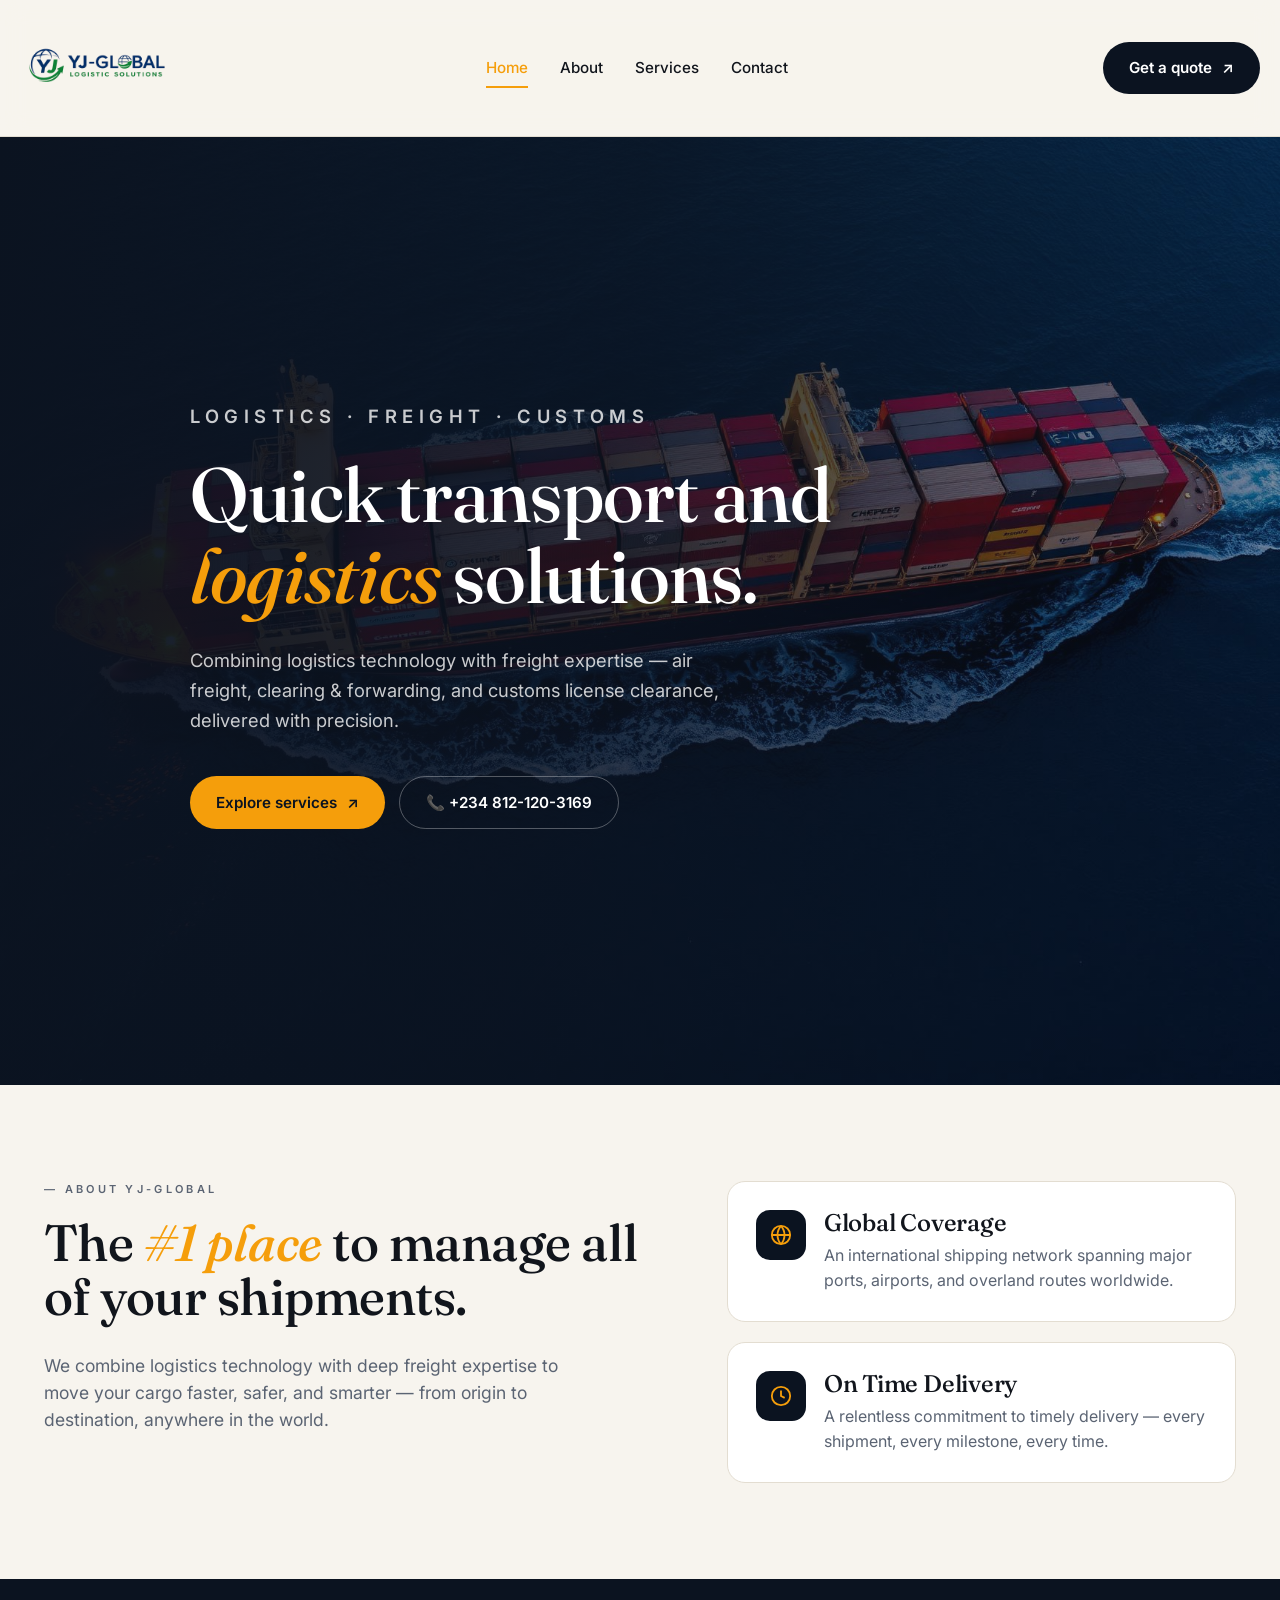
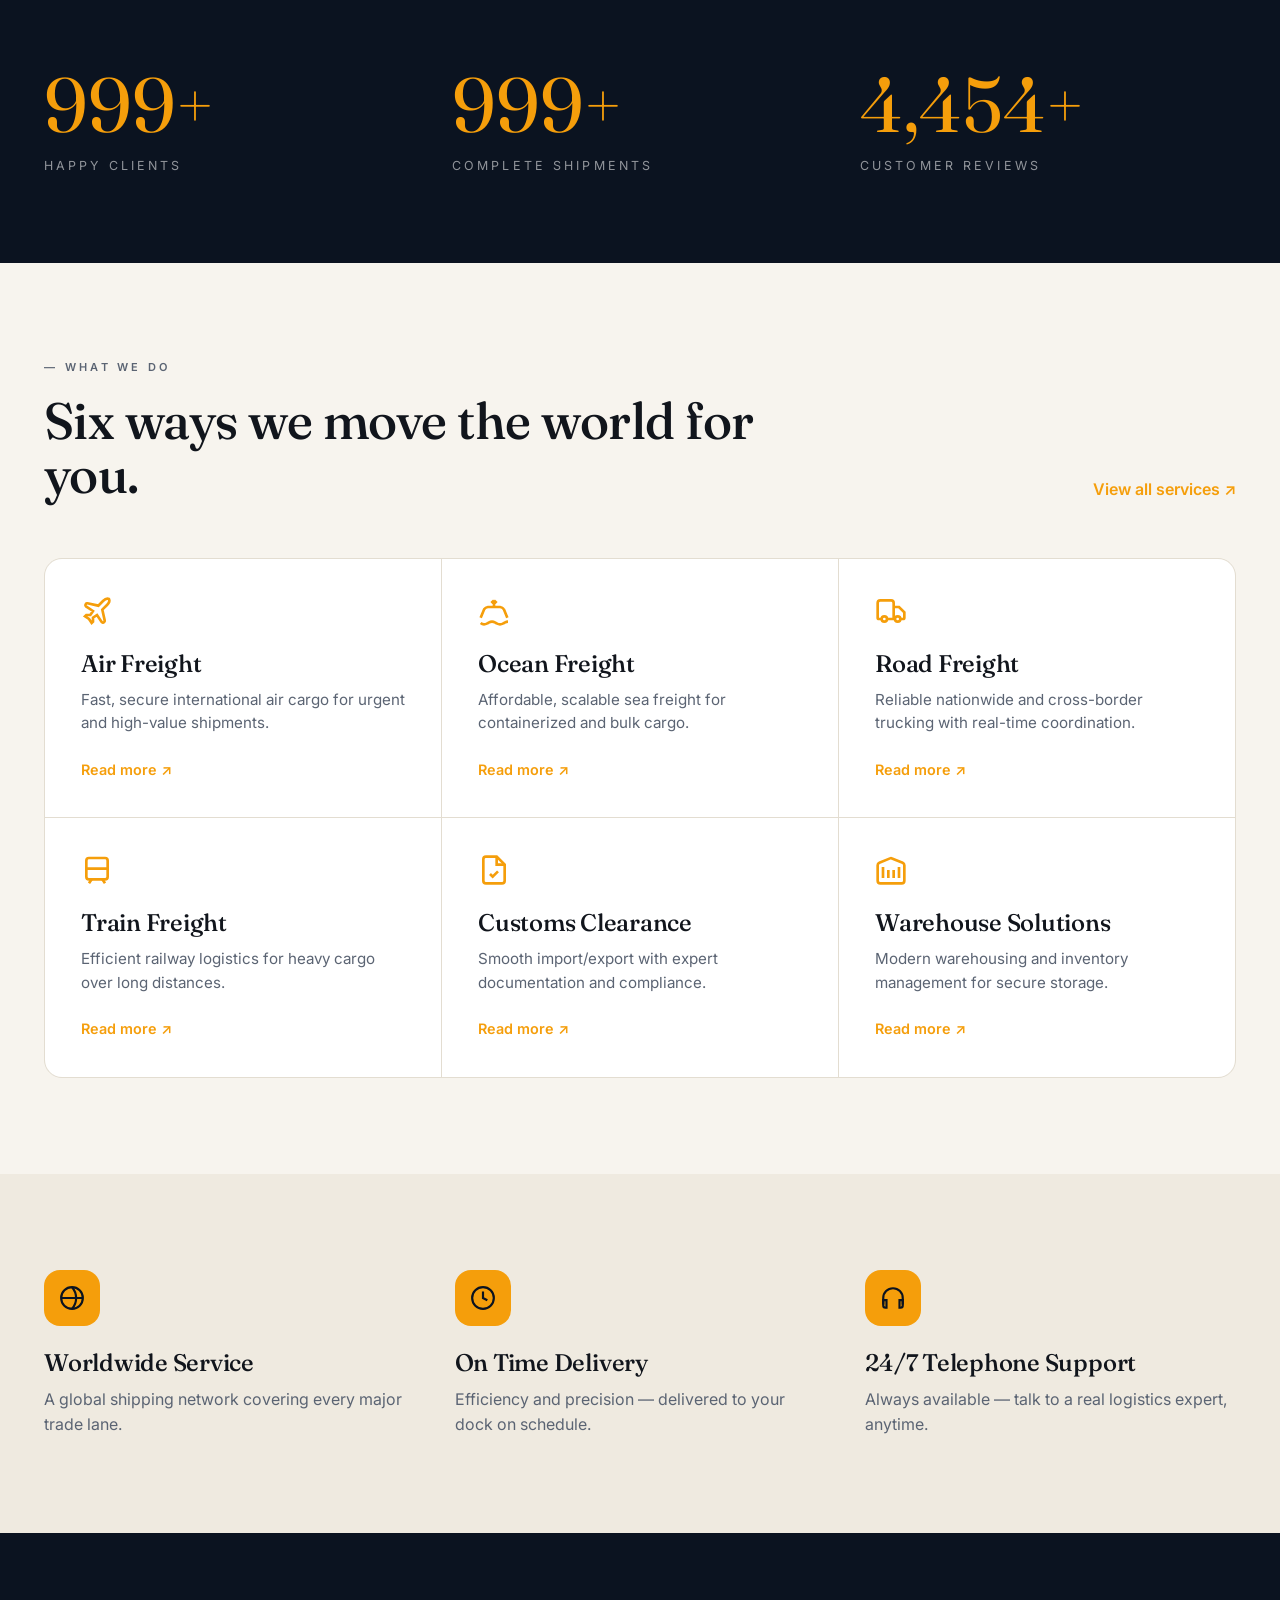
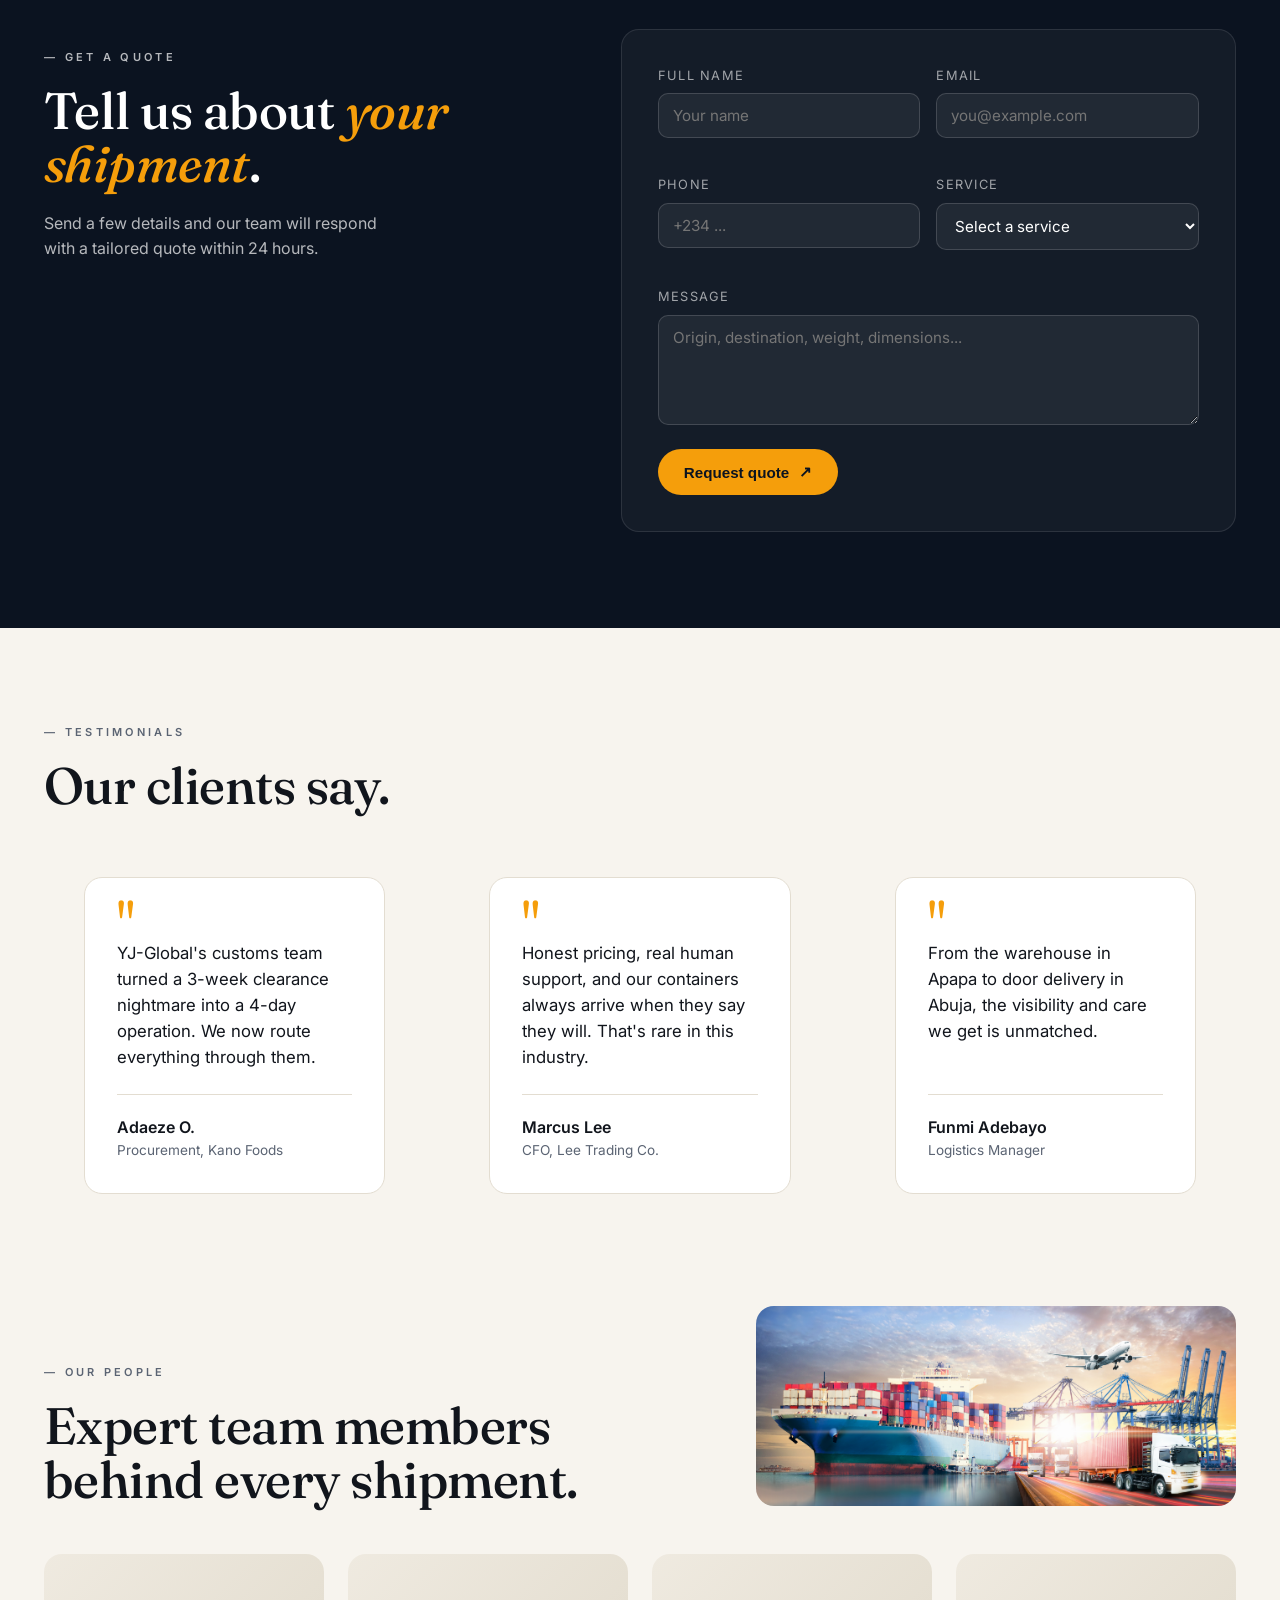
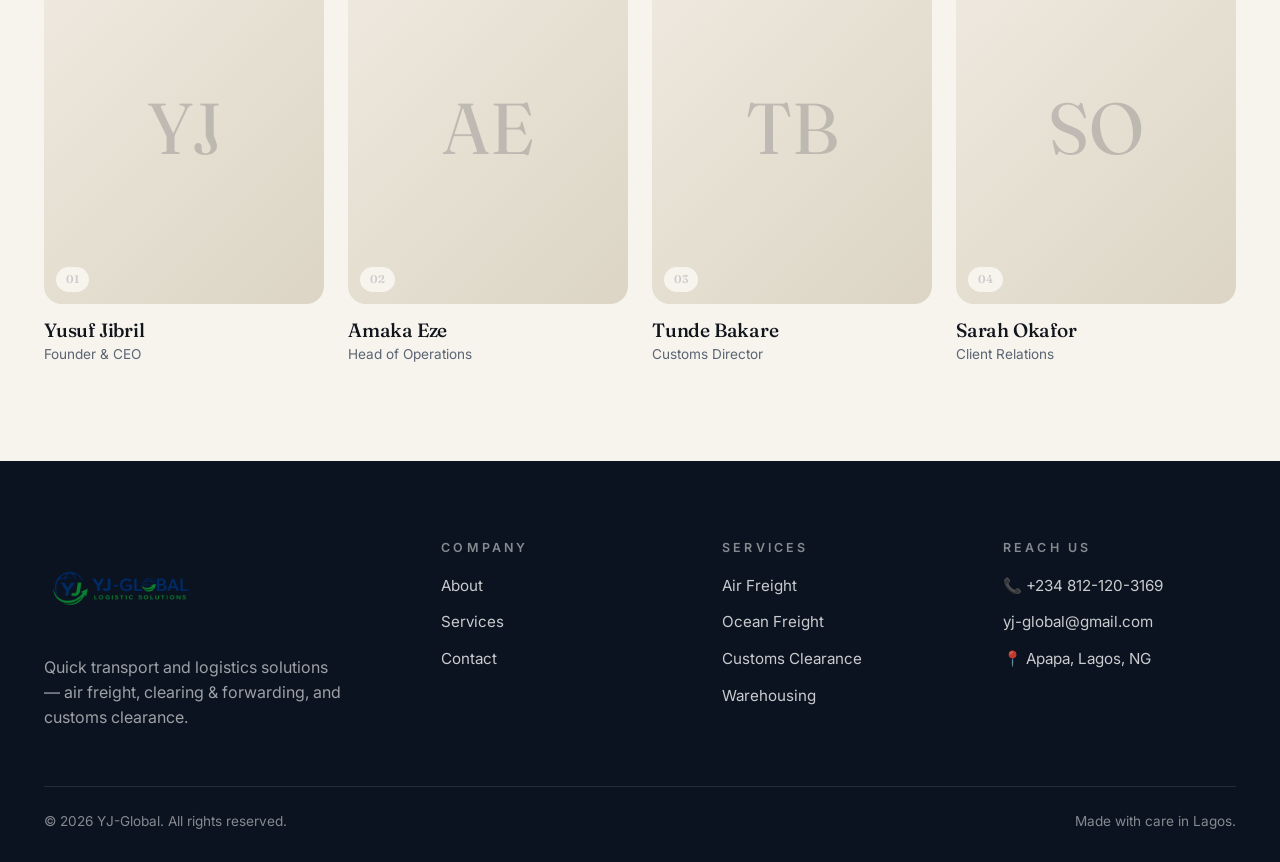
==== index.html @ ef26eccd "Add files via upload" ====
<!DOCTYPE html>
<html lang="en">
<head>
<meta charset="UTF-8" />
<meta name="viewport" content="width=device-width, initial-scale=1.0" />
<title>YJ-Global — Quick Transport & Logistics Solutions</title>
<meta name="description" content="Air freight, clearing & forwarding, and customs license clearance across Nigeria and worldwide." />
<link rel="preconnect" href="https://fonts.googleapis.com">
<link rel="preconnect" href="https://fonts.gstatic.com" crossorigin>
<link rel="stylesheet" href="https://fonts.googleapis.com/css2?family=Fraunces:ital,wght@0,400;0,500;0,600;1,400;1,500&family=Inter:wght@400;500;600;700&display=swap">
<link rel="stylesheet" href="css/styles.css" />
</head>
<body>
<header class="site-header">
  <div class="container nav">
<img src="images/logo.png"style="width: 150px;" alt="YJ_Global" />
    <nav class="nav-links" id="nav">
      <a href="index.html">Home</a>
      <a href="about.html">About</a>
      <a href="services.html">Services</a>
      <a href="contact.html">Contact</a>
    </nav>
    <div class="nav-cta">
      <a href="contact.html" class="btn btn-dark">Get a quote <span class="arrow">↗</span></a>
      <button class="nav-toggle" aria-label="Menu" aria-controls="nav"><span></span><span></span><span></span></button>
    </div>
  </div>
</header>

<section class="hero">
  <img class="hero-bg" src="images/hero-cargo.jpg" alt="Cargo ship at sea" />
  <div class="container hero-inner">
    <p class="eyebrow">Logistics · Freight · Customs</p>
    <h1>Quick transport and <em>logistics</em> solutions.</h1>
    <p>Combining logistics technology with freight expertise — air freight, clearing &amp; forwarding, and customs license clearance, delivered with precision.</p>
    <div class="hero-actions">
      <a href="services.html" class="btn btn-primary">Explore services <span class="arrow">↗</span></a>
      <a href="tel:+2348121203169" class="btn btn-ghost">📞 +234 812-120-3169</a>
    </div>
  </div>
</section>

<section>
  <div class="container intro-grid reveal">
    <div>
      <p class="eyebrow" style="color:var(--muted)">— About YJ-Global</p>
      <h2 style="margin-top:18px">The <em>#1 place</em> to manage all of your shipments.</h2>
      <p style="margin-top:28px;color:var(--muted);font-size:1.1rem;max-width:520px">
        We combine logistics technology with deep freight expertise to move your cargo faster, safer, and smarter — from origin to destination, anywhere in the world.
      </p>
    </div>
    <div>
      <div class="feature-card">
        <div class="feature-icon"><svg viewBox="0 0 24 24" fill="none" stroke="currentColor" stroke-width="2"><circle cx="12" cy="12" r="10"/><path d="M2 12h20M12 2a15 15 0 010 20M12 2a15 15 0 000 20"/></svg></div>
        <div><h3>Global Coverage</h3><p style="color:var(--muted);margin-top:8px">An international shipping network spanning major ports, airports, and overland routes worldwide.</p></div>
      </div>
      <div class="feature-card">
        <div class="feature-icon"><svg viewBox="0 0 24 24" fill="none" stroke="currentColor" stroke-width="2"><circle cx="12" cy="12" r="10"/><path d="M12 6v6l4 2"/></svg></div>
        <div><h3>On Time Delivery</h3><p style="color:var(--muted);margin-top:8px">A relentless commitment to timely delivery — every shipment, every milestone, every time.</p></div>
      </div>
    </div>
  </div>
</section>

<section class="stats">
  <div class="container stats-grid">
    <div><div class="stat-num" data-counter="1000">0+</div><div class="stat-label">Happy Clients</div></div>
    <div><div class="stat-num" data-counter="1000">0+</div><div class="stat-label">Complete Shipments</div></div>
    <div><div class="stat-num" data-counter="4455">0+</div><div class="stat-label">Customer Reviews</div></div>
  </div>
</section>

<section>
  <div class="container">
    <div class="section-head reveal">
      <div>
        <p class="eyebrow" style="color:var(--muted)">— What we do</p>
        <h2 style="margin-top:18px">Six ways we move the world for you.</h2>
      </div>
      <a href="services.html" style="font-weight:600;color:var(--primary)">View all services ↗</a>
    </div>
    <div class="services-grid reveal">
      <div class="svc-card"><svg viewBox="0 0 24 24" fill="none" stroke="currentColor" stroke-width="2"><path d="M17.8 19.2L16 11l3.5-3.5C21 6 21.5 4 21 3c-1-.5-3 0-4.5 1.5L13 8 4.8 6.2c-.5-.1-.9.1-1.1.5l-.3.5c-.2.5-.1 1 .3 1.3L9 12l-2 3H4l-1 1 3 2 2 3 1-1v-3l3-2 3.5 5.3c.3.4.8.5 1.3.3l.5-.2c.4-.3.6-.7.5-1.2z"/></svg><h3>Air Freight</h3><p>Fast, secure international air cargo for urgent and high-value shipments.</p><a href="services.html" class="read">Read more ↗</a></div>
      <div class="svc-card"><svg viewBox="0 0 24 24" fill="none" stroke="currentColor" stroke-width="2"><path d="M2 21c.6.5 1.2 1 2.5 1s2-.5 3-1 1.7-1 3-1 2 .5 3 1 1.7 1 3 1 2-.5 3-1 1.7-1 3-1M19.4 10.7a4 4 0 0 0-2.8-1.7H7.4a4 4 0 0 0-2.8 1.7L2 17m20 0l-2.6-6.3M12 10V4M12 4l-2 2M12 4l2 2"/></svg><h3>Ocean Freight</h3><p>Affordable, scalable sea freight for containerized and bulk cargo.</p><a href="services.html" class="read">Read more ↗</a></div>
      <div class="svc-card"><svg viewBox="0 0 24 24" fill="none" stroke="currentColor" stroke-width="2"><path d="M14 18V6a2 2 0 0 0-2-2H4a2 2 0 0 0-2 2v11a1 1 0 0 0 1 1h2"/><path d="M15 18H9M14 9h4l4 4v4a1 1 0 0 1-1 1h-2"/><circle cx="7" cy="18" r="2"/><circle cx="17" cy="18" r="2"/></svg><h3>Road Freight</h3><p>Reliable nationwide and cross-border trucking with real-time coordination.</p><a href="services.html" class="read">Read more ↗</a></div>
      <div class="svc-card"><svg viewBox="0 0 24 24" fill="none" stroke="currentColor" stroke-width="2"><rect x="4" y="3" width="16" height="16" rx="2"/><path d="M4 11h16M8 15h.01M16 15h.01M8 19l-2 3M16 19l2 3"/></svg><h3>Train Freight</h3><p>Efficient railway logistics for heavy cargo over long distances.</p><a href="services.html" class="read">Read more ↗</a></div>
      <div class="svc-card"><svg viewBox="0 0 24 24" fill="none" stroke="currentColor" stroke-width="2"><path d="M14 2H6a2 2 0 0 0-2 2v16a2 2 0 0 0 2 2h12a2 2 0 0 0 2-2V8z"/><polyline points="14 2 14 8 20 8"/><polyline points="9 15 11 17 15 13"/></svg><h3>Customs Clearance</h3><p>Smooth import/export with expert documentation and compliance.</p><a href="services.html" class="read">Read more ↗</a></div>
      <div class="svc-card"><svg viewBox="0 0 24 24" fill="none" stroke="currentColor" stroke-width="2"><path d="M22 8.35V20a2 2 0 0 1-2 2H4a2 2 0 0 1-2-2V8.35a2 2 0 0 1 1.26-1.86l8-3.2a2 2 0 0 1 1.48 0l8 3.2A2 2 0 0 1 22 8.35z"/><path d="M6 18V9.66M10 18v-6M14 18v-6M18 18V9.66"/></svg><h3>Warehouse Solutions</h3><p>Modern warehousing and inventory management for secure storage.</p><a href="services.html" class="read">Read more ↗</a></div>
    </div>
  </div>
</section>

<section class="features-band">
  <div class="container features-band-grid reveal">
    <div class="fb-item"><div class="fb-icon"><svg viewBox="0 0 24 24" fill="none" stroke="currentColor" stroke-width="2"><circle cx="12" cy="12" r="10"/><path d="M2 12h20M12 2a15 15 0 010 20"/></svg></div><h3>Worldwide Service</h3><p>A global shipping network covering every major trade lane.</p></div>
    <div class="fb-item"><div class="fb-icon"><svg viewBox="0 0 24 24" fill="none" stroke="currentColor" stroke-width="2"><circle cx="12" cy="12" r="10"/><path d="M12 6v6l4 2"/></svg></div><h3>On Time Delivery</h3><p>Efficiency and precision — delivered to your dock on schedule.</p></div>
    <div class="fb-item"><div class="fb-icon"><svg viewBox="0 0 24 24" fill="none" stroke="currentColor" stroke-width="2"><path d="M3 18v-6a9 9 0 0118 0v6"/><path d="M21 19a2 2 0 01-2 2h-1v-7h3v5zM3 19a2 2 0 002 2h1v-7H3v5z"/></svg></div><h3>24/7 Telephone Support</h3><p>Always available — talk to a real logistics expert, anytime.</p></div>
  </div>
</section>

<!--#include quote-->
<section class="quote" id="quote">
  <div class="container quote-grid">
    <div class="quote-side">
      <p class="eyebrow">— Get a quote</p>
      <h2 style="margin-top:18px">Tell us about <em>your shipment</em>.</h2>
      <p>Send a few details and our team will respond with a tailored quote within 24 hours.</p>
    </div>
    <form class="quote-form" novalidate>
      <div class="form-row">
        <div class="field"><label>Full name</label><input type="text" name="name" placeholder="Your name" /><div class="form-error" data-error="name"></div></div>
        <div class="field"><label>Email</label><input type="email" name="email" placeholder="you@example.com" /><div class="form-error" data-error="email"></div></div>
      </div>
      <div class="form-row">
        <div class="field"><label>Phone</label><input type="tel" name="phone" placeholder="+234 ..." /><div class="form-error" data-error="phone"></div></div>
        <div class="field"><label>Service</label>
          <select name="service">
            <option value="">Select a service</option>
            <option>Air Freight</option><option>Ocean Freight</option><option>Road Freight</option>
            <option>Train Freight</option><option>Customs Clearance</option><option>Warehouse Solutions</option>
          </select>
          <div class="form-error" data-error="service"></div>
        </div>
      </div>
      <div class="field"><label>Message</label><textarea name="message" placeholder="Origin, destination, weight, dimensions..."></textarea></div>
      <button type="submit" class="btn btn-primary">Request quote <span class="arrow">↗</span></button>
    </form>
  </div>
</section>

<section>
  <div class="container reveal">
    <p class="eyebrow" style="color:var(--muted)">— Testimonials</p>
    <h2 style="margin-top:18px;margin-bottom:48px">Our clients say.</h2>
    <div class="testimonials-grid">
      <figure class="tcard"><div class="quote-mark">"</div><blockquote>YJ-Global's customs team turned a 3-week clearance nightmare into a 4-day operation. We now route everything through them.</blockquote><figcaption><div class="name">Adaeze O.</div><div class="role">Procurement, Kano Foods</div></figcaption></figure>
      <figure class="tcard"><div class="quote-mark">"</div><blockquote>Honest pricing, real human support, and our containers always arrive when they say they will. That's rare in this industry.</blockquote><figcaption><div class="name">Marcus Lee</div><div class="role">CFO, Lee Trading Co.</div></figcaption></figure>
      <figure class="tcard"><div class="quote-mark">"</div><blockquote>From the warehouse in Apapa to door delivery in Abuja, the visibility and care we get is unmatched.</blockquote><figcaption><div class="name">Funmi Adebayo</div><div class="role">Logistics Manager</div></figcaption></figure>
    </div>
  </div>
</section>

<section style="padding-top:0">
  <div class="container reveal">
    <div class="team-head">
      <div>
        <p class="eyebrow" style="color:var(--muted)">— Our People</p>
        <h2 style="margin-top:18px">Expert team members behind every shipment.</h2>
      </div>
      <img src="images/Global_business_logistics_with_container_cargo_freight_ship.jpg" alt="Warehouse operations" />
    </div>
    <div class="team-grid">
      <div class="tm"><div class="avatar">YJ<span class="badge">01</span></div><h3>Yusuf Jibril</h3><div class="role">Founder & CEO</div></div>
      <div class="tm"><div class="avatar">AE<span class="badge">02</span></div><h3>Amaka Eze</h3><div class="role">Head of Operations</div></div>
      <div class="tm"><div class="avatar">TB<span class="badge">03</span></div><h3>Tunde Bakare</h3><div class="role">Customs Director</div></div>
      <div class="tm"><div class="avatar">SO<span class="badge">04</span></div><h3>Sarah Okafor</h3><div class="role">Client Relations</div></div>
    </div>
  </div>
</section>

<!--#footer-->
<footer class="site-footer">
  <div class="container">
    <div class="foot-grid">
      <div class="brand">
          <img src="images/logo.png"style="width: 150px;" alt="YJ_Global" />
        <p>Quick transport and logistics solutions — air freight, clearing &amp; forwarding, and customs clearance.</p>
      </div>
      <div><h4>Company</h4><ul><li><a href="about.html">About</a></li><li><a href="services.html">Services</a></li><li><a href="contact.html">Contact</a></li></ul></div>
      <div><h4>Services</h4><ul><li><a href="services.html">Air Freight</a></li><li><a href="services.html">Ocean Freight</a></li><li><a href="services.html">Customs Clearance</a></li><li><a href="services.html">Warehousing</a></li></ul></div>
      <div><h4>Reach us</h4><ul><li><a href="tel:+2348121203169">📞 +234 812-120-3169</a></li><li><a href="mailto:hello@yj-global.com">yj-global@gmail.com</a></li><li><a>📍 Apapa, Lagos, NG</a></li></ul></div>
    </div>
    <div class="foot-bottom">
      <div>© <span data-year></span> YJ-Global. All rights reserved.</div>
      <div>Made with care in Lagos.</div>
    </div>
  </div>
</footer>

<script src="js/main.js"></script>
</body>
</html>
---- css/styles.css ----
/* YJ-Global — Static redesign
   Palette: Deep navy ink + amber accent, paper background */
:root{
  --ink:#0b1320;
  --ink-2:#121d33;
  --paper:#f7f4ee;
  --paper-2:#efeae0;
  --text:#11151c;
  --muted:#5b6473;
  --primary:#f59e0b;
  --primary-2:#d97706;
  --border:#e3ddd1;
  --card:#ffffff;
  --maxw:1240px;
  --radius:18px;
  --shadow:0 20px 50px -25px rgba(11,19,32,.35);
  --display:'Fraunces', Georgia, serif;
  --sans:'Inter', system-ui, -apple-system, Segoe UI, Roboto, sans-serif;
}
*{box-sizing:border-box}
html{scroll-behavior:smooth}
body{
  margin:0;
  font-family:var(--sans);
  color:var(--text);
  background:var(--paper);
  line-height:1.55;
  -webkit-font-smoothing:antialiased;
}
img{max-width:100%;display:block}
a{color:inherit;text-decoration:none}
.container{max-width:var(--maxw);margin:0 auto;padding:0 24px}
.eyebrow{font-size:11px;letter-spacing:.3em;text-transform:uppercase;color:var(--primary);font-weight:600}
h1,h2,h3,h4{font-family:var(--display);font-weight:500;letter-spacing:-.01em;line-height:1.05;margin:0}
h1{font-size:clamp(2.5rem,6vw,5.5rem)}
h2{font-size:clamp(2rem,4vw,3.6rem)}
h3{font-size:1.5rem}
em{font-style:italic;color:var(--primary)}
p{margin:0}
.btn{
  display:inline-flex;align-items:center;gap:.6rem;
  padding:14px 26px;border-radius:999px;font-weight:600;font-size:.95rem;
  transition:transform .2s ease, background .2s, color .2s, border-color .2s;
  cursor:pointer;border:none;
}
.btn-primary{background:var(--primary);color:#0b1320}
.btn-primary:hover{background:var(--primary-2);transform:translateY(-2px)}
.btn-ghost{background:transparent;color:#fff;border:1px solid rgba(255,255,255,.3)}
.btn-ghost:hover{background:rgba(255,255,255,.08)}
.btn-dark{background:var(--ink);color:#fff}
.btn-dark:hover{background:var(--ink-2);transform:translateY(-2px)}
.arrow{display:inline-block;transition:transform .2s}
.btn:hover .arrow{transform:translate(2px,-2px)}

/* Header */
.site-header{
  position:sticky;top:0;z-index:50;
  background:rgba(247,244,238,.85);
  backdrop-filter:saturate(140%) blur(12px);
  border-bottom:1px solid var(--border);
}
.nav{display:flex;align-items:center;justify-content:space-between;padding:18px 0}
.logo{font-family:var(--display);font-size:1.6rem;font-weight:600;letter-spacing:-.02em}
.logo span{color:var(--primary)}
.nav-links{display:flex;gap:32px;align-items:center}
.nav-links a{font-size:.95rem;font-weight:500;position:relative;padding:6px 0}
.nav-links a.active,.nav-links a:hover{color:var(--primary)}
.nav-links a.active::after{content:"";position:absolute;left:0;right:0;bottom:-2px;height:2px;background:var(--primary)}
.nav-cta{display:flex;align-items:center;gap:14px}
.nav-toggle{display:none;background:none;border:0;cursor:pointer;padding:6px}
.nav-toggle span{display:block;width:24px;height:2px;background:var(--ink);margin:5px 0;transition:.2s}
@media (max-width:860px){
  .nav-links{
    position:fixed;top:68px;left:0;right:0;
    flex-direction:column;gap:0;background:var(--paper);
    border-bottom:1px solid var(--border);
    padding:0 24px;max-height:0;overflow:hidden;transition:max-height .3s;
  }
  .nav-links.open{max-height:400px;padding:16px 24px}
  .nav-links a{padding:14px 0;border-bottom:1px solid var(--border);width:100%}
  .nav-toggle{display:block}
  .nav-cta .btn{display:none}
}

/* Hero */
.hero{position:relative;overflow:hidden;color:#fff;isolation:isolate}
.hero::before{
  content:"";position:absolute;inset:0;
  background:linear-gradient(100deg,var(--ink) 0%, rgba(11,19,32,.85) 45%, rgba(11,19,32,.35) 100%);
  z-index:1;
}
.hero-bg{position:absolute;inset:0;width:100%;height:100%;object-fit:cover;z-index:0}
.hero-inner{position:relative;z-index:2;padding:140px 0 160px;max-width:900px}
.hero h1{margin-top:24px;color:#fff}
.hero h1 em{color:var(--primary);font-style:italic}
.hero p{margin-top:28px;max-width:560px;font-size:1.15rem;color:rgba(255,255,255,.78);line-height:1.65}
.hero-actions{margin-top:40px;display:flex;flex-wrap:wrap;gap:14px}

/* Sections */
section{padding:96px 0}
.section-head{display:flex;flex-wrap:wrap;justify-content:space-between;align-items:flex-end;gap:24px;margin-bottom:56px}
.section-head h2{max-width:720px}

/* Intro */
.intro-grid{display:grid;grid-template-columns:1.2fr 1fr;gap:72px;align-items:start}
@media (max-width:900px){.intro-grid{grid-template-columns:1fr}}
.feature-card{
  background:var(--card);border:1px solid var(--border);
  border-radius:var(--radius);padding:28px;display:flex;gap:18px;
  transition:.25s;
}
.feature-card+ .feature-card{margin-top:20px}
.feature-card:hover{border-color:rgba(245,158,11,.5);box-shadow:var(--shadow);transform:translateY(-3px)}
.feature-icon{
  width:50px;height:50px;border-radius:14px;
  background:var(--ink);color:var(--primary);
  display:grid;place-items:center;flex-shrink:0;
}
.feature-icon svg{width:22px;height:22px}

/* Stats (dark band) */
.stats{background:var(--ink);color:#fff;padding:88px 0}
.stats-grid{display:grid;grid-template-columns:repeat(3,1fr);gap:32px;text-align:left}
@media (max-width:760px){.stats-grid{grid-template-columns:1fr;gap:48px}}
.stat-num{font-family:var(--display);font-size:clamp(3rem,6vw,5rem);color:var(--primary);line-height:1}
.stat-label{margin-top:12px;font-size:.78rem;letter-spacing:.25em;text-transform:uppercase;color:rgba(255,255,255,.55)}

/* Services grid */
.services-grid{
  display:grid;grid-template-columns:repeat(3,1fr);
  background:var(--border);gap:1px;border-radius:var(--radius);overflow:hidden;
  border:1px solid var(--border);
}
@media (max-width:900px){.services-grid{grid-template-columns:repeat(2,1fr)}}
@media (max-width:560px){.services-grid{grid-template-columns:1fr}}
.svc-card{
  background:var(--card);padding:36px;
  transition:background .3s, color .3s;display:flex;flex-direction:column;
}
.svc-card:hover{background:var(--ink);color:#fff}
.svc-card svg{width:32px;height:32px;color:var(--primary)}
.svc-card h3{margin-top:24px}
.svc-card p{margin-top:12px;color:var(--muted);flex:1;font-size:.95rem}
.svc-card:hover p{color:rgba(255,255,255,.7)}
.svc-card .read{margin-top:24px;color:var(--primary);font-size:.9rem;font-weight:600;display:inline-flex;align-items:center;gap:6px}

/* Features band */
.features-band{background:var(--paper-2)}
.features-band-grid{display:grid;grid-template-columns:repeat(3,1fr);gap:40px}
@media (max-width:860px){.features-band-grid{grid-template-columns:1fr}}
.fb-icon{width:56px;height:56px;border-radius:16px;background:var(--primary);color:#0b1320;display:grid;place-items:center}
.fb-icon svg{width:26px;height:26px}
.fb-item h3{margin-top:24px}
.fb-item p{margin-top:12px;color:var(--muted)}

/* Quote form */
.quote{background:var(--ink);color:#fff}
.quote-grid{display:grid;grid-template-columns:1fr 1.2fr;gap:64px;align-items:start}
@media (max-width:900px){.quote-grid{grid-template-columns:1fr}}
.quote h2{color:#fff}
.quote h2 em{color:var(--primary)}
.quote-side p{margin-top:20px;color:rgba(255,255,255,.7);max-width:360px}
form.quote-form{
  background:rgba(255,255,255,.04);padding:36px;border-radius:var(--radius);
  border:1px solid rgba(255,255,255,.1);
}
.form-row{display:grid;grid-template-columns:1fr 1fr;gap:16px}
@media (max-width:600px){.form-row{grid-template-columns:1fr}}
.field{margin-bottom:18px}
.field label{display:block;font-size:.8rem;letter-spacing:.1em;text-transform:uppercase;color:rgba(255,255,255,.6);margin-bottom:8px}
.field input,.field select,.field textarea{
  width:100%;padding:12px 14px;border-radius:10px;
  background:rgba(255,255,255,.06);border:1px solid rgba(255,255,255,.15);
  color:#fff;font-family:inherit;font-size:.95rem;
}
.field input:focus,.field select:focus,.field textarea:focus{outline:none;border-color:var(--primary)}
.field textarea{min-height:110px;resize:vertical}
.form-error{color:#fca5a5;font-size:.8rem;margin-top:6px;min-height:1em}

/* Testimonials */
.testimonials-grid{display:grid;grid-template-columns:repeat(3,1fr);gap:24px}
@media (max-width:900px){.testimonials-grid{grid-template-columns:1fr}}
.tcard{background:var(--card);border:1px solid var(--border);border-radius:var(--radius);padding:32px;display:flex;flex-direction:column}
.tcard .quote-mark{font-family:var(--display);color:var(--primary);font-size:3.5rem;line-height:.5;height:30px}
.tcard blockquote{margin:0;font-size:1.05rem;flex:1}
.tcard figcaption{margin-top:24px;padding-top:20px;border-top:1px solid var(--border)}
.tcard .name{font-weight:600}
.tcard .role{color:var(--muted);font-size:.85rem}

/* Team */
.team-head{display:grid;grid-template-columns:1.4fr 1fr;gap:40px;align-items:end;margin-bottom:48px}
@media (max-width:860px){.team-head{grid-template-columns:1fr}}
.team-head img{border-radius:var(--radius);height:200px;width:100%;object-fit:cover}
.team-grid{display:grid;grid-template-columns:repeat(4,1fr);gap:24px}
@media (max-width:860px){.team-grid{grid-template-columns:repeat(2,1fr)}}
.tm{display:block}
.tm .avatar{
  aspect-ratio:4/5;border-radius:var(--radius);
  background:linear-gradient(135deg,var(--paper-2),#dcd5c5);
  display:grid;place-items:center;font-family:var(--display);
  font-size:4.5rem;color:rgba(11,19,32,.18);position:relative;overflow:hidden;
}
.tm .badge{position:absolute;left:12px;bottom:12px;background:var(--paper);font-size:.7rem;padding:4px 10px;border-radius:999px;font-weight:600}
.tm h3{margin-top:16px;font-size:1.2rem}
.tm .role{color:var(--muted);font-size:.85rem;margin-top:4px}

/* Page hero (sub pages) */
.page-hero{background:var(--ink);color:#fff;padding:120px 0;position:relative;overflow:hidden}
.page-hero h1{color:#fff;max-width:900px;margin-top:18px}
.page-hero p{margin-top:20px;max-width:560px;color:rgba(255,255,255,.7);font-size:1.1rem}
.page-hero.with-bg::before{
  content:"";position:absolute;inset:0;background:linear-gradient(100deg,var(--ink),rgba(11,19,32,.4));z-index:1;
}
.page-hero.with-bg img.bg{position:absolute;inset:0;width:100%;height:100%;object-fit:cover;opacity:.35;z-index:0}
.page-hero .container{position:relative;z-index:2}

/* Services full grid */
.svc-full{display:grid;grid-template-columns:repeat(3,1fr);gap:24px}
@media (max-width:900px){.svc-full{grid-template-columns:repeat(2,1fr)}}
@media (max-width:560px){.svc-full{grid-template-columns:1fr}}
.svc-full article{
  border:1px solid var(--border);border-radius:var(--radius);padding:32px;
  transition:.3s;background:var(--card);
}
.svc-full article:hover{background:var(--ink);color:#fff;border-color:var(--ink);transform:translateY(-4px)}
.svc-full article .top{display:flex;justify-content:space-between;align-items:flex-start}
.svc-full article .top svg{color:var(--primary);width:36px;height:36px}
.svc-full article .num{color:var(--muted);font-size:.8rem}
.svc-full article:hover .num{color:rgba(255,255,255,.5)}
.svc-full article h2{font-size:1.8rem;margin-top:32px}
.svc-full article p{margin-top:12px;color:var(--muted)}
.svc-full article:hover p{color:rgba(255,255,255,.7)}
.svc-full article .read{display:inline-flex;align-items:center;gap:6px;margin-top:20px;color:var(--primary);font-weight:600;font-size:.9rem}

/* About */
.about-grid{display:grid;grid-template-columns:1.4fr 1fr;gap:64px;align-items:start}
@media (max-width:900px){.about-grid{grid-template-columns:1fr}}
.about-text p{margin-top:18px;color:var(--muted);font-size:1.05rem;line-height:1.7}
.about-text p.lead{font-family:var(--display);font-size:1.6rem;color:var(--text);line-height:1.35}
.about-img{border-radius:var(--radius);width:100%;height:500px;object-fit:cover}
.values-grid{display:grid;grid-template-columns:repeat(3,1fr);gap:24px}
@media (max-width:860px){.values-grid{grid-template-columns:1fr}}
.values-grid .v{background:var(--card);border:1px solid var(--border);border-radius:var(--radius);padding:32px}
.values-grid .v svg{color:var(--primary);width:28px;height:28px}
.values-grid .v h3{margin-top:18px}
.values-grid .v p{margin-top:10px;color:var(--muted)}
.cta-band{text-align:center}
.cta-band h2{margin:0 auto;max-width:700px}

/* Contact */
.contact-cards{display:grid;grid-template-columns:repeat(4,1fr);gap:18px}
@media (max-width:900px){.contact-cards{grid-template-columns:repeat(2,1fr)}}
@media (max-width:480px){.contact-cards{grid-template-columns:1fr}}
.cc{
  display:block;background:var(--card);border:1px solid var(--border);
  border-radius:var(--radius);padding:26px;transition:.25s;
}
.cc:hover{border-color:rgba(245,158,11,.5);box-shadow:var(--shadow);transform:translateY(-3px)}
.cc svg{color:var(--primary);width:24px;height:24px}
.cc .label{font-size:.72rem;letter-spacing:.2em;text-transform:uppercase;color:var(--muted);margin-top:18px}
.cc .val{font-family:var(--display);font-size:1.2rem;margin-top:4px}

/* Footer */
.site-footer{background:var(--ink);color:#fff;padding:80px 0 30px}
.foot-grid{display:grid;grid-template-columns:1.5fr 1fr 1fr 1fr;gap:48px;margin-bottom:56px}
@media (max-width:860px){.foot-grid{grid-template-columns:1fr 1fr;gap:40px}}
@media (max-width:520px){.foot-grid{grid-template-columns:1fr}}
.foot-grid h4{font-family:var(--sans);font-size:.78rem;letter-spacing:.25em;text-transform:uppercase;color:rgba(255,255,255,.5);margin-bottom:18px;font-weight:600}
.foot-grid ul{list-style:none;padding:0;margin:0}
.foot-grid ul li{margin-bottom:12px}
.foot-grid ul li a{color:rgba(255,255,255,.78);font-size:.95rem;display:inline-flex;align-items:center;gap:8px}
.foot-grid ul li a:hover{color:var(--primary)}
.foot-grid .brand .logo{color:#fff;font-size:1.8rem}
.foot-grid .brand p{margin-top:14px;color:rgba(255,255,255,.6);max-width:300px}
.foot-bottom{
  border-top:1px solid rgba(255,255,255,.1);padding-top:24px;
  display:flex;justify-content:space-between;flex-wrap:wrap;gap:14px;
  color:rgba(255,255,255,.5);font-size:.85rem;
}

/* Toast */
.toast{
  position:fixed;bottom:24px;right:24px;z-index:100;
  background:var(--ink);color:#fff;padding:16px 22px;border-radius:14px;
  border:1px solid rgba(245,158,11,.3);box-shadow:var(--shadow);
  transform:translateY(120%);opacity:0;transition:.35s cubic-bezier(.2,.8,.2,1);
  max-width:340px;font-size:.92rem;
}
.toast.show{transform:translateY(0);opacity:1}
.toast strong{color:var(--primary);display:block;margin-bottom:4px;font-family:var(--display);font-size:1.05rem}

/* Reveal on scroll */
.reveal{opacity:0;transform:translateY(20px);transition:opacity .7s ease, transform .7s ease}
.reveal.in{opacity:1;transform:none}
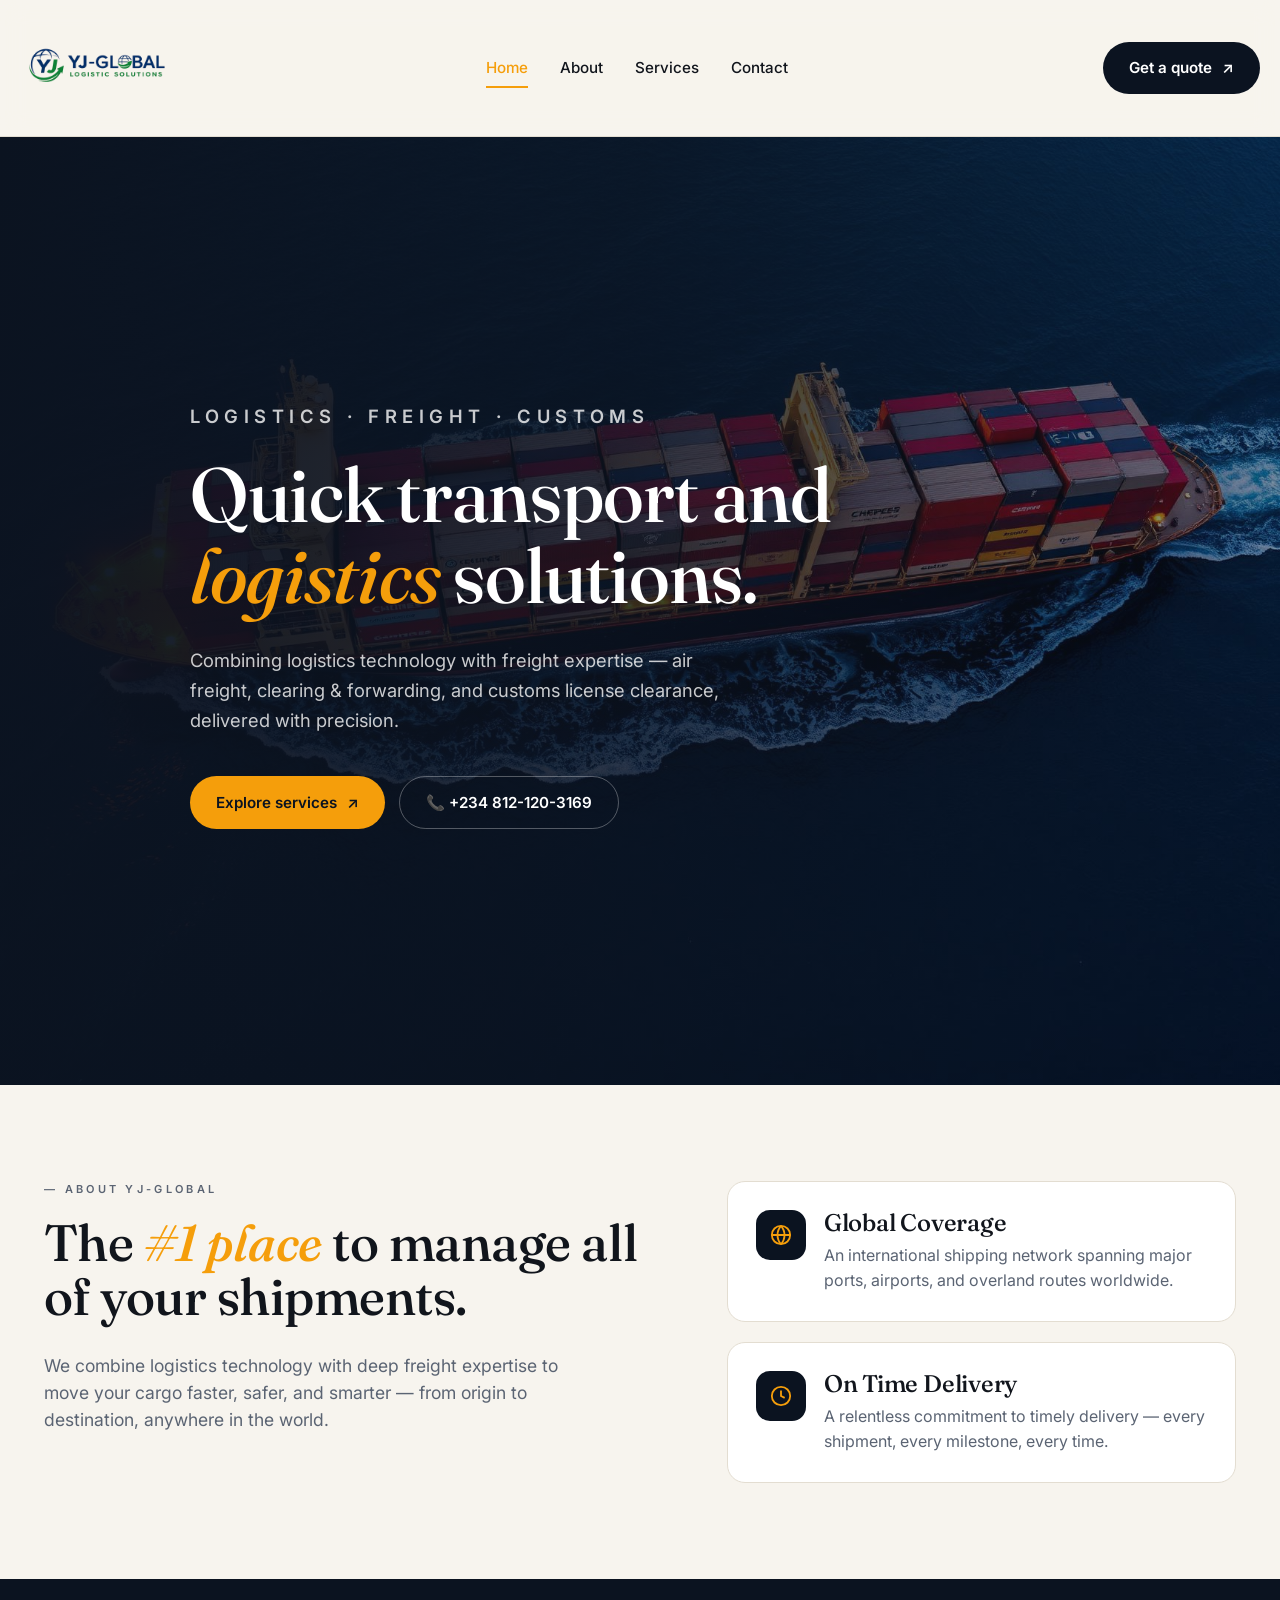
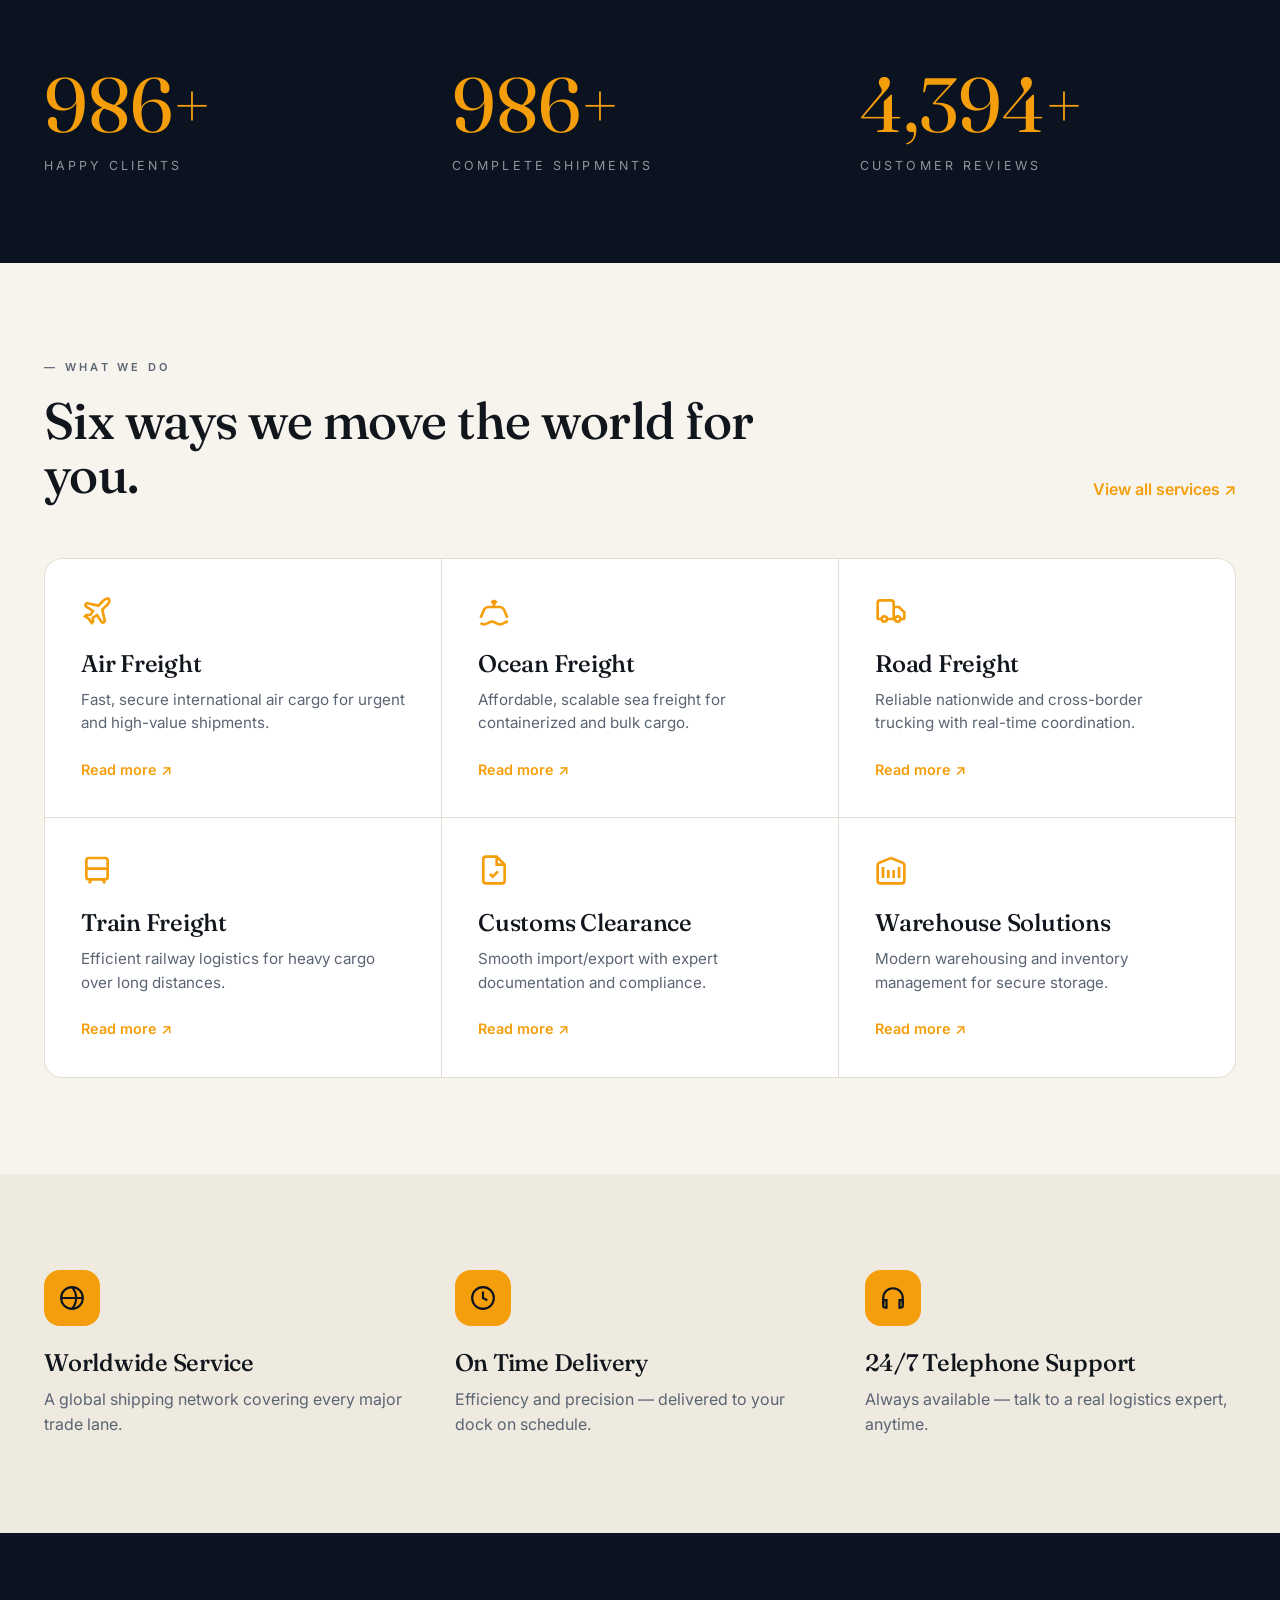
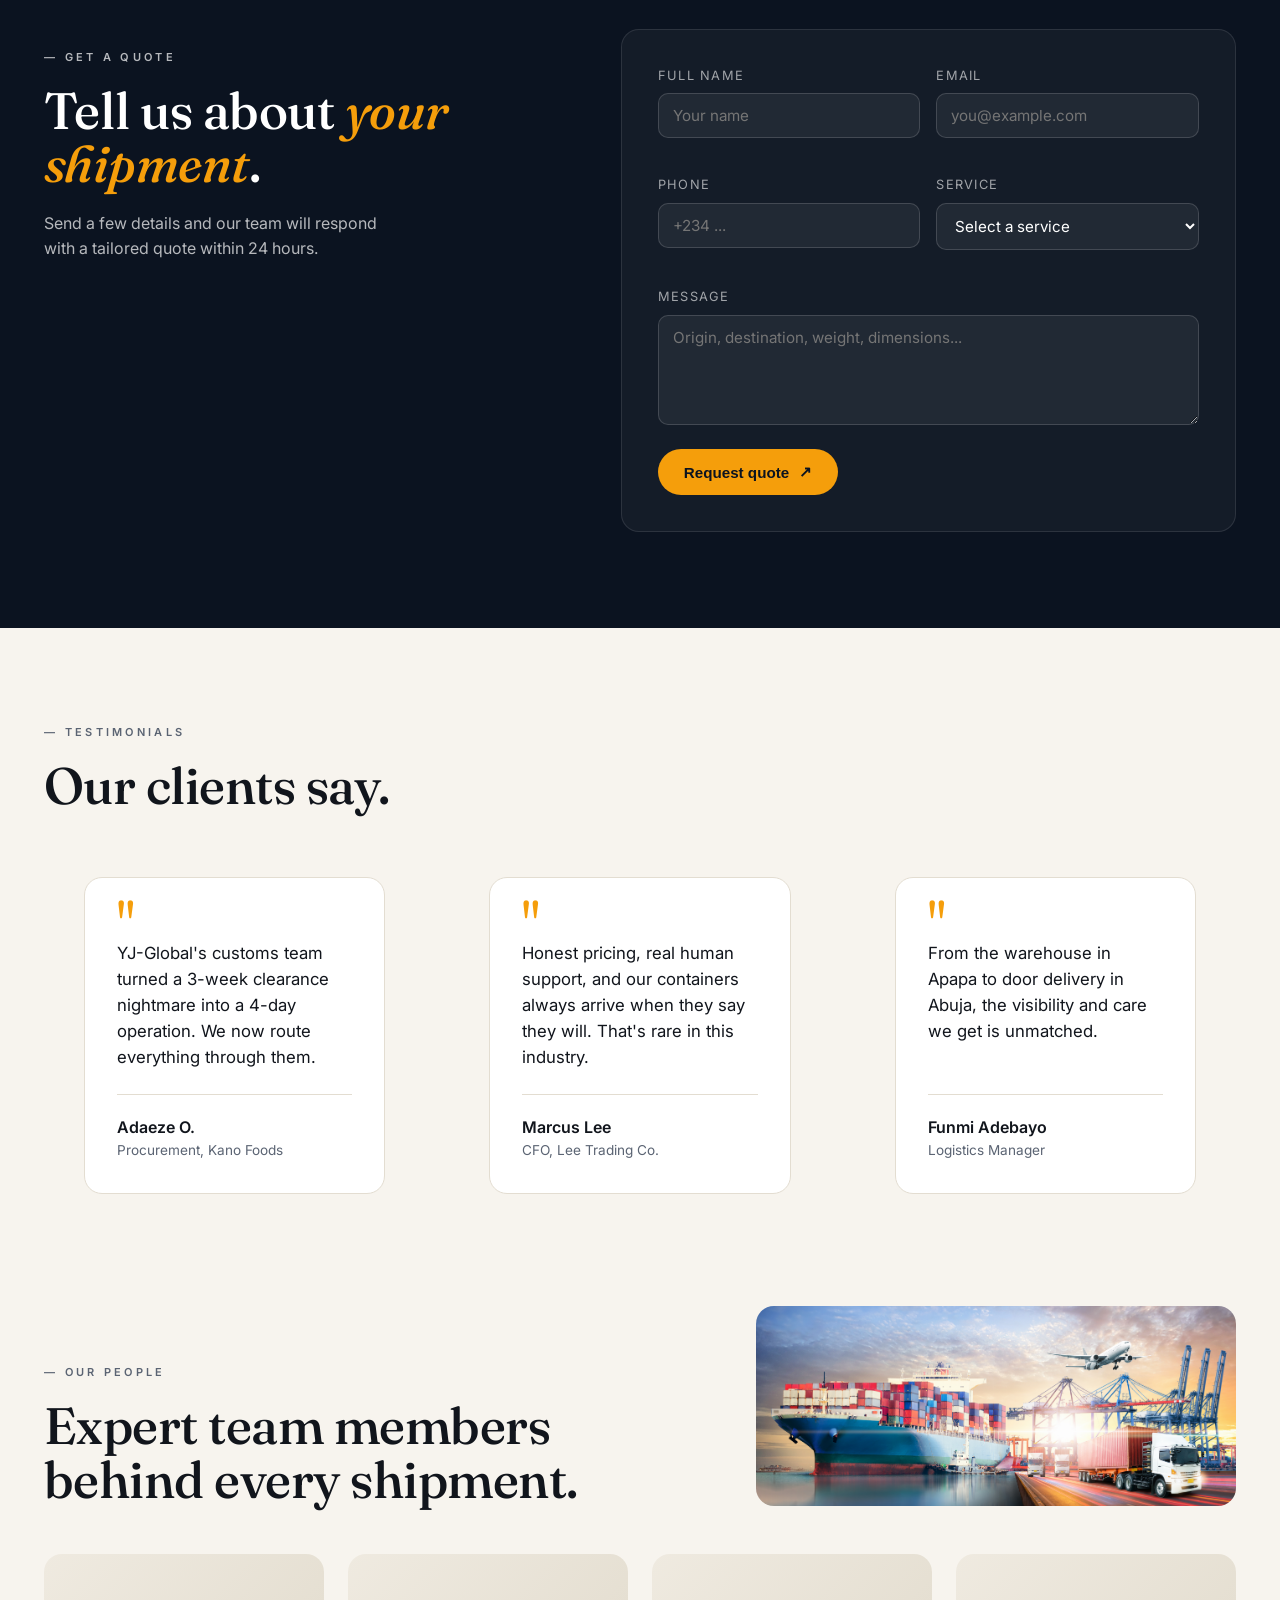
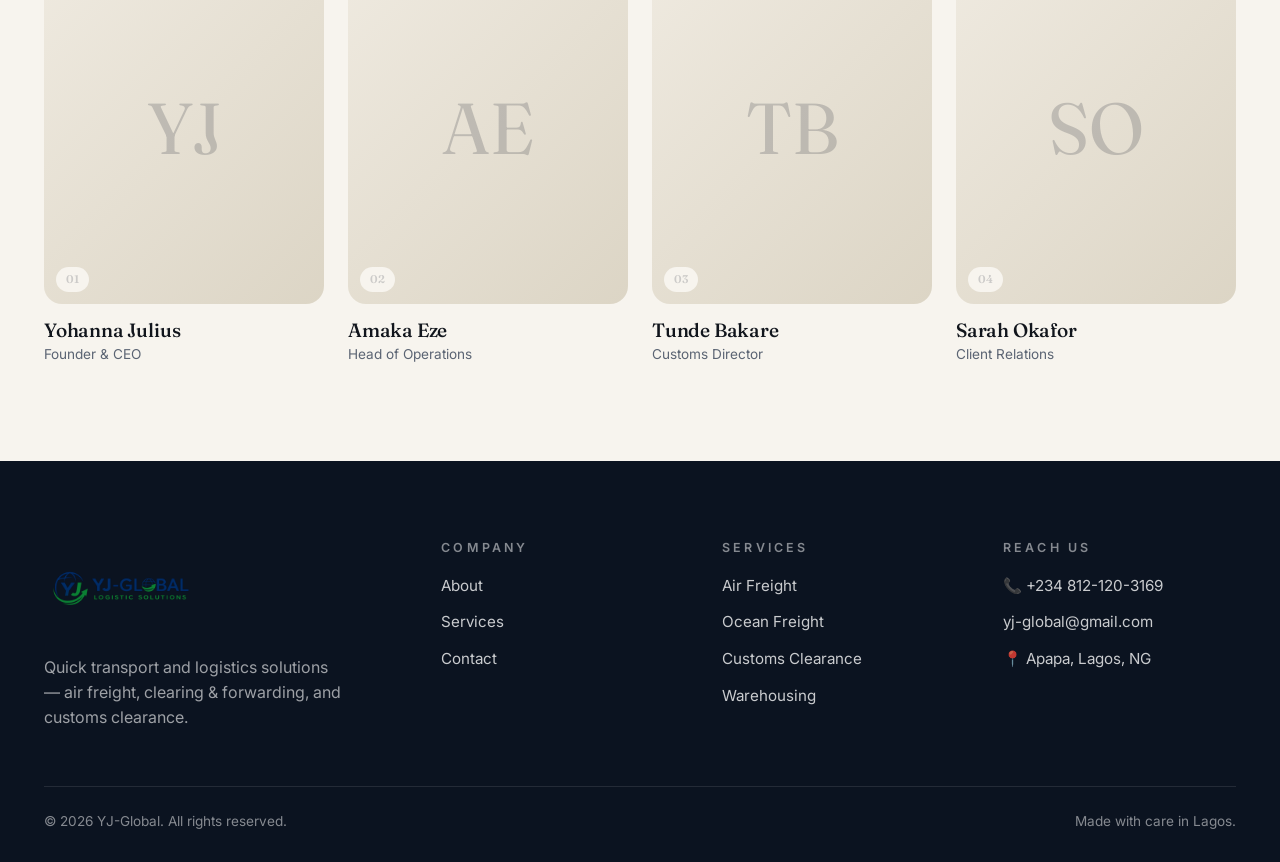
==== commit 8e23b3ae: "index.html" ====
--- a/index.html
+++ b/index.html
@@ -150,7 +150,7 @@
       <img src="images/Global_business_logistics_with_container_cargo_freight_ship.jpg" alt="Warehouse operations" />
     </div>
     <div class="team-grid">
-      <div class="tm"><div class="avatar">YJ<span class="badge">01</span></div><h3>Yusuf Jibril</h3><div class="role">Founder & CEO</div></div>
+      <div class="tm"><div class="avatar">YJ<span class="badge">01</span></div><h3>Yohanna Julius</h3><div class="role">Founder & CEO</div></div>
       <div class="tm"><div class="avatar">AE<span class="badge">02</span></div><h3>Amaka Eze</h3><div class="role">Head of Operations</div></div>
       <div class="tm"><div class="avatar">TB<span class="badge">03</span></div><h3>Tunde Bakare</h3><div class="role">Customs Director</div></div>
       <div class="tm"><div class="avatar">SO<span class="badge">04</span></div><h3>Sarah Okafor</h3><div class="role">Client Relations</div></div>
